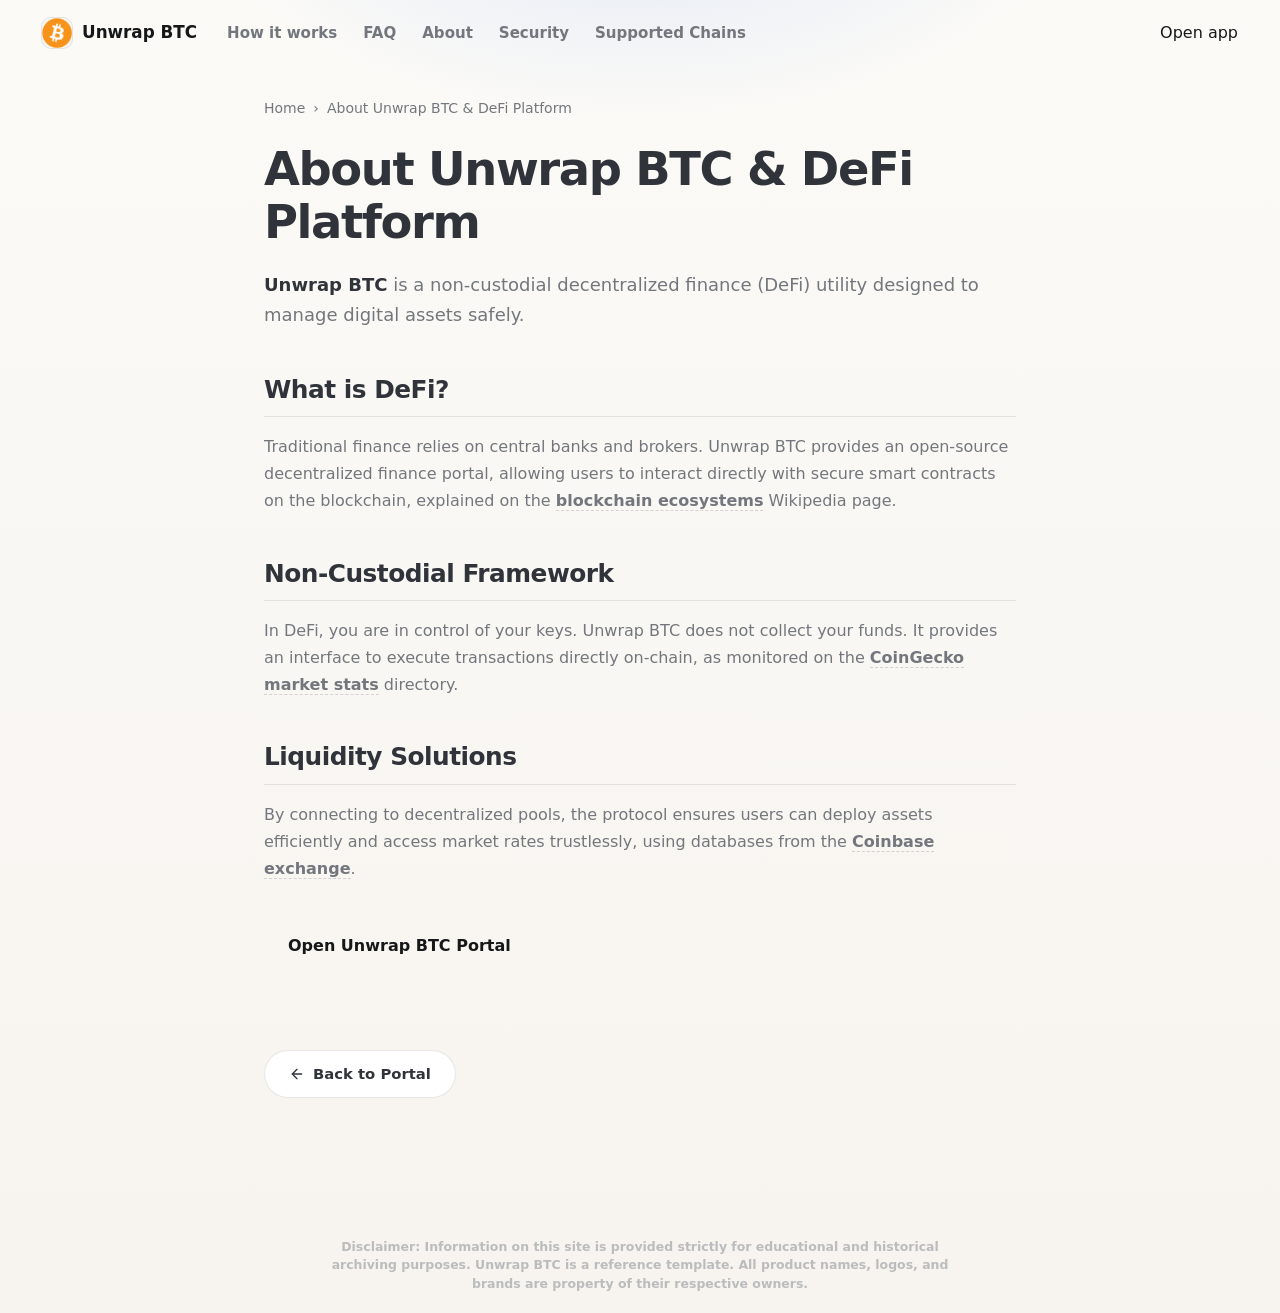
==== about/index.html @ 4b3005c6 "Update" ====
<!doctype html>
<html lang="en">
<head>
  <meta charset="utf-8">
  <meta name="viewport" content="width=device-width, initial-scale=1, viewport-fit=cover">
  <title>About Unwrap BTC & DeFi Platform</title>
  <meta name="description" content="<strong>Unwrap BTC</strong> is a non-custodial decentralized finance (DeFi) utility designed to manage digital assets safely.">
  <link rel="canonical" href="https://unwrap-btc.github.io/about/">
  <meta name="robots" content="index,follow">
  <meta property="og:type" content="website">
  <meta property="og:title" content="About Unwrap BTC & DeFi Platform">
  <meta property="og:description" content="<strong>Unwrap BTC</strong> is a non-custodial decentralized finance (DeFi) utility designed to manage digital assets safely.">
  <meta property="og:url" content="https://unwrap-btc.github.io/about/">
  <meta property="og:image" content="https://unwrap-btc.github.io/og-cover.png">
  <meta name="twitter:card" content="summary">
  <meta name="twitter:title" content="About Unwrap BTC & DeFi Platform">
  <meta name="twitter:description" content="<strong>Unwrap BTC</strong> is a non-custodial decentralized finance (DeFi) utility designed to manage digital assets safely.">
  <link rel="icon" type="image/png" href="../favicon.png">
  <link rel="manifest" href="../site.webmanifest">
  <link rel="apple-touch-icon" href="../favicon.png">
  <style>


:root {
  --bg: #F7F4EF;
  --bg-soft: #FBFAF7;
  --surface: #FFFFFF;
  --surface-muted: #F2F0EA;
  --ink: #151719;
  --text: #30343A;
  --muted: #73777D;
  --faint: #A2A5AA;
  --line: rgba(21, 23, 25, .10);
  --line-strong: rgba(21, 23, 25, .16);
  --accent: #2E6FF2;
  --accent-hover: #245DD4;
  --accent-soft: rgba(46, 111, 242, .10);
  --shadow: 0 24px 70px -36px rgba(21, 23, 25, .38);
  --max: 1080px;
}

* {
  box-sizing: border-box;
}

html,
body {
  min-height: 100%;
}

body {
  min-height: 100dvh;
  margin: 0;
  overflow-x: hidden;
  color: var(--ink);
  font-family: Inter, ui-sans-serif, system-ui, -apple-system, BlinkMacSystemFont, "Segoe UI", sans-serif;
  line-height: 1.5;
  background:
    radial-gradient(640px 340px at 50% -120px, rgba(46, 111, 242, .13), transparent 70%),
    linear-gradient(180deg, var(--bg-soft), var(--bg));
  -webkit-font-smoothing: antialiased;
  display: flex;
  flex-direction: column;
}

a {
  color: inherit;
  text-decoration: none;
}

img {
  display: block;
  max-width: 100%;
}

h1,
p {
  margin: 0;
}

.topbar {
  width: 100%;
  display: flex;
  align-items: center;
  gap: 18px;
  padding: 18px clamp(18px, 4vw, 42px) 10px;
}

.brand {
  display: inline-flex;
  align-items: center;
  gap: 10px;
  min-width: 0;
  color: var(--ink);
  font-size: 1.05rem;
  font-weight: 750;
  letter-spacing: 0;
  white-space: nowrap;
}

.brand img {
  width: 30px;
  height: 30px;
  border-radius: 9px;
  box-shadow: 0 0 0 1px var(--line);
}

.nav {
  display: flex;
  align-items: center;
  gap: 26px;
  margin-left: 12px;
}

.nav a {
  color: var(--muted);
  font-size: .94rem;
  font-weight: 550;
  white-space: nowrap;
  transition: color .16s ease;
}

.nav a:hover {
  color: var(--ink);
}

.spacer {
  flex: 1;
}

.ghost {
  display: inline-flex;
  align-items: center;
  justify-content: center;
  min-height: 40px;
  padding: 0 17px;
  border: 1px solid var(--line-strong);
  border-radius: 999px;
  background: rgba(255, 255, 255, .66);
  color: var(--text);
  font-size: .92rem;
  font-weight: 700;
  box-shadow: 0 10px 28px -24px rgba(21, 23, 25, .35);
  transition: border-color .16s ease, color .16s ease, transform .16s ease, background .16s ease;
}

.ghost:hover {
  color: var(--accent);
  border-color: rgba(46, 111, 242, .34);
  background: var(--surface);
  transform: translateY(-1px);
}

.stage {
  flex: 1;
  width: min(var(--max), 100%);
  margin: 0 auto;
  padding: clamp(14px, 4vh, 34px) clamp(18px, 4vw, 42px) 10px;
  display: flex;
  flex-direction: column;
  align-items: center;
  justify-content: center;
  text-align: center;
}

.hero {
  display: flex;
  flex-direction: column;
  align-items: center;
}

h1 {
  font-size: clamp(3rem, 7.4vw, 5rem);
  line-height: 1;
  font-weight: 820;
  letter-spacing: 0;
}

.value {
  max-width: 51ch;
  margin-top: 15px;
  color: var(--muted);
  font-size: clamp(1rem, 1.7vw, 1.18rem);
}

.value strong {
  color: var(--ink);
  font-weight: 760;
  box-shadow: inset 0 -.45em 0 var(--accent-soft);
}

.app-card {
  width: min(580px, 100%);
  margin-top: 34px;
  padding: 20px;
  border: 1px solid var(--line);
  border-radius: 20px;
  background: var(--surface);
  box-shadow: var(--shadow);
}

.route {
  display: flex;
  align-items: stretch;
  gap: 12px;
}

.leg {
  flex: 1 1 0;
  min-width: 0;
  padding: 14px 16px 15px;
  text-align: left;
  border: 1px solid var(--line);
  border-radius: 14px;
  background: var(--surface-muted);
}

.label {
  display: block;
  color: var(--faint);
  font-size: .72rem;
  font-weight: 780;
  letter-spacing: .08em;
  line-height: 1;
  text-transform: uppercase;
}

.chip {
  display: flex;
  align-items: center;
  gap: 10px;
  min-height: 32px;
  margin-top: 10px;
  color: var(--ink);
  font-size: 1.08rem;
  font-weight: 820;
}

.chip img {
  width: 28px;
  height: 28px;
  flex: 0 0 auto;
  border-radius: 50%;
}

.switch {
  align-self: center;
  width: 42px;
  height: 42px;
  flex: 0 0 42px;
  border: 1px solid var(--line-strong);
  border-radius: 50%;
  background: var(--surface);
  color: var(--muted);
  cursor: pointer;
  display: grid;
  place-items: center;
  box-shadow: 0 10px 28px -24px rgba(21, 23, 25, .46);
  transition: color .16s ease, border-color .16s ease, background .16s ease, transform .16s ease;
}

.switch span {
  font-size: 1.08rem;
  line-height: 1;
}

.switch:hover {
  color: var(--accent);
  border-color: rgba(46, 111, 242, .32);
  background: var(--accent-soft);
  transform: translateY(-1px);
}

.primary {
  display: flex;
  align-items: center;
  justify-content: center;
  width: 100%;
  min-height: 55px;
  margin-top: 16px;
  border-radius: 14px;
  background: var(--accent);
  color: #FFFFFF;
  font-size: 1.06rem;
  font-weight: 820;
  box-shadow: 0 18px 42px -28px rgba(46, 111, 242, .70);
  transition: background .16s ease, transform .16s ease, box-shadow .16s ease;
}

.primary:hover {
  background: var(--accent-hover);
  box-shadow: 0 20px 46px -26px rgba(46, 111, 242, .74);
  transform: translateY(-1px);
}

.primary span {
  margin-left: 8px;
  font-size: 1.2em;
  line-height: 1;
}

.footer {
  padding: 12px 24px 24px;
  color: var(--faint);
  text-align: center;
  font-size: .86rem;
  font-weight: 560;
}

@media (max-width: 700px) {
  .topbar {
    gap: 12px;
    padding-top: 15px;
  }

  .nav {
    display: none;
  }

  .brand {
    font-size: .98rem;
  }

  .ghost {
    min-height: 38px;
    padding: 0 14px;
    font-size: .88rem;
  }

  .stage {
    padding-top: 8px;
  }

  h1 {
    font-size: clamp(2.54rem, 14vw, 3.35rem);
  }

  .value {
    max-width: 31ch;
    margin-top: 12px;
    font-size: .99rem;
  }

  .app-card {
    margin-top: 25px;
    padding: 16px;
    border-radius: 18px;
  }

  .route {
    flex-direction: column;
    gap: 10px;
  }

  .leg {
    padding: 13px 14px;
  }

  .switch {
    width: 40px;
    height: 40px;
    flex-basis: 40px;
    margin: -1px 0;
  }

  .switch span {
    transform: rotate(90deg);
  }

  .primary {
    min-height: 52px;
    margin-top: 14px;
  }

  .footer {
    padding-bottom: 18px;
  }
}

@media (max-height: 720px) {
  .topbar {
    padding-top: 12px;
  }

  .stage {
    padding-top: 6px;
  }

  .app-card {
    margin-top: 22px;
  }

  .footer {
    padding-bottom: 14px;
  }
}


  

/* --- Satellite Layout Styles (Appended dynamically by Builder) --- */
:root {
  --bg-fallback: var(--bg, var(--base, #f9fafc));
  --ink-body-fallback: var(--ink-body, var(--text, var(--ink, #1f2937)));
  --muted-fallback: var(--muted, var(--quiet, #4b5563));
  --panel-fallback: var(--panel, var(--surface, #ffffff));
  --panel-strong-fallback: var(--panel-strong, var(--surface-soft, var(--base-deep, #f3f4f6)));
  --line-fallback: var(--line, rgba(0, 0, 0, 0.08));
  --line-strong-fallback: var(--line-strong, rgba(0, 0, 0, 0.14));
  --accent-fallback: var(--accent, #625bf3);
}

body {
  overflow-y: auto !important;
  height: auto !important;
  min-height: 100dvh;
}

.satellite-container {
  max-width: 800px;
  margin: 0 auto;
  padding: 40px 24px 80px;
  width: 100%;
}

.breadcrumb {
  font-size: 0.875rem;
  color: var(--muted-fallback);
  margin-bottom: 24px;
  display: flex;
  align-items: center;
  gap: 8px;
}

.breadcrumb a {
  color: var(--muted-fallback);
  text-decoration: none;
}

.breadcrumb a:hover {
  color: var(--accent-fallback);
}

.satellite-title {
  font-size: clamp(2.1rem, 5.5vw, 2.9rem);
  font-weight: 800;
  letter-spacing: -0.03em;
  line-height: 1.15;
  margin-bottom: 20px;
  color: var(--ink-body-fallback);
}

.satellite-lead {
  font-size: 1.125rem;
  color: var(--muted-fallback);
  line-height: 1.7;
  margin-bottom: 40px;
}

.satellite-lead strong {
  color: var(--ink-body-fallback);
}

.section-block {
  margin-bottom: 40px;
  text-align: left;
}

.section-block h2 {
  font-size: 1.55rem;
  font-weight: 750;
  letter-spacing: -0.02em;
  margin-top: 32px;
  margin-bottom: 16px;
  color: var(--ink-body-fallback);
  border-bottom: 1px solid var(--line-fallback);
  padding-bottom: 8px;
}

.section-block h3 {
  font-size: 1.2rem;
  font-weight: 650;
  margin: 24px 0 12px;
  color: var(--ink-body-fallback);
}

.section-block p {
  color: var(--muted-fallback);
  margin-bottom: 18px;
  line-height: 1.7;
}

.section-block p strong {
  color: var(--ink-body-fallback);
}

.section-block ul, .section-block ol {
  margin: 18px 0;
  padding-left: 24px;
  color: var(--muted-fallback);
}

.section-block li {
  margin-bottom: 8px;
  line-height: 1.65;
}

.section-block li strong {
  color: var(--ink-body-fallback);
}

/* Info Grid Cards */
.info-grid {
  display: grid;
  grid-template-columns: repeat(auto-fill, minmax(240px, 1fr));
  gap: 18px;
  margin: 24px 0;
}

.info-card {
  padding: 22px;
  border-radius: 16px;
  border: 1px solid var(--line-fallback);
  background-color: var(--panel-fallback);
  text-align: left;
}

.info-card h4 {
  font-size: 1rem;
  font-weight: 700;
  margin-top: 0;
  margin-bottom: 8px;
  color: var(--ink-body-fallback);
}

.info-card p {
  font-size: 0.9rem;
  color: var(--muted-fallback);
  margin: 0;
  line-height: 1.55;
}

/* Tables */
.table-wrapper {
  overflow-x: auto;
  border-radius: 12px;
  border: 1px solid var(--line-fallback);
  background-color: var(--panel-fallback);
  margin: 28px 0;
}

.data-table {
  width: 100%;
  border-collapse: collapse;
  font-size: 0.925rem;
  text-align: left;
}

.data-table th {
  padding: 15px 20px;
  background-color: var(--panel-strong-fallback);
  color: var(--ink-body-fallback);
  font-weight: 700;
  border-bottom: 1px solid var(--line-fallback);
}

.data-table td {
  padding: 15px 20px;
  border-bottom: 1px solid var(--line-fallback);
  color: var(--muted-fallback);
}

.data-table tr:last-child td {
  border-bottom: 0;
}

.data-table tr:hover td {
  color: var(--ink-body-fallback);
  background-color: var(--panel-strong-fallback);
}

.highlight-cell {
  color: var(--accent-fallback);
  font-weight: 600;
}

/* Accordion details/summary for FAQ Page */
.faq-list {
  display: flex;
  flex-direction: column;
  gap: 14px;
  margin: 28px 0;
}

.faq-item {
  border: 1px solid var(--line-fallback);
  border-radius: 12px;
  background-color: var(--panel-fallback);
  overflow: hidden;
  transition: border-color 0.2s ease;
  text-align: left;
}

.faq-item[open] {
  border-color: var(--line-strong-fallback);
}

.faq-item summary {
  padding: 20px 24px;
  font-weight: 650;
  font-size: 1.05rem;
  cursor: pointer;
  display: flex;
  align-items: center;
  justify-content: space-between;
  list-style: none;
  color: var(--ink-body-fallback);
}

.faq-item summary::-webkit-details-marker {
  display: none;
}

.faq-item summary::after {
  content: "+";
  font-size: 1.3rem;
  color: var(--muted-fallback);
  transition: transform 0.2s ease;
}

.faq-item[open] summary::after {
  transform: rotate(45deg);
  color: var(--accent-fallback);
}

.faq-item summary:hover {
  background-color: var(--panel-strong-fallback);
}

.faq-content {
  padding: 0 24px 22px;
  font-size: 0.95rem;
  color: var(--muted-fallback);
  line-height: 1.65;
}

/* Back Link Button */
.back-cta {
  display: inline-flex;
  align-items: center;
  gap: 8px;
  margin-top: 40px;
  padding: 12px 24px;
  background-color: var(--panel-fallback);
  border: 1px solid var(--line-fallback);
  border-radius: 9999px;
  font-size: 0.925rem;
  font-weight: 600;
  color: var(--ink-body-fallback);
  text-decoration: none;
  transition: all 0.2s ease;
}

.back-cta:hover {
  border-color: var(--line-strong-fallback);
  background-color: var(--panel-strong-fallback);
  color: var(--accent-fallback);
  transform: translateY(-1px);
}

/* Camouflaged Links (blend in for EEAT, fully crawlable) */
a.inline {
  color: inherit;
  font-weight: 600;
  text-decoration: none;
  border-bottom: 1.5px dashed var(--line-strong-fallback);
  cursor: pointer;
  transition: all 0.16s ease;
}

a.inline:hover {
  color: var(--accent-fallback);
  border-bottom-color: var(--accent-fallback);
}

.footer {
  text-align: center !important;
  display: block !important;
  width: 100% !important;
  margin: 40px auto 0 !important;
  padding: 20px 0 !important;
}

  </style>
  <script type="application/ld+json">
{
  "@context": "https://schema.org",
  "@graph": [
    {
      "@type": "WebSite",
      "@id": "https://unwrap-btc.github.io/#website",
      "url": "https://unwrap-btc.github.io/",
      "name": "Unwrap BTC"
    },
    {
      "@type": "WebPage",
      "@id": "https://unwrap-btc.github.io/about/#webpage",
      "url": "https://unwrap-btc.github.io/about/",
      "name": "About Unwrap BTC & DeFi Platform",
      "isPartOf": {
        "@id": "https://unwrap-btc.github.io/#website"
      }
    },
    {
      "@type": "BreadcrumbList",
      "@id": "https://unwrap-btc.github.io/about/#breadcrumb",
      "itemListElement": [
        {
          "@type": "ListItem",
          "position": 1,
          "name": "Home",
          "item": "https://unwrap-btc.github.io/"
        },
        {
          "@type": "ListItem",
          "position": 2,
          "name": "About Unwrap BTC & DeFi Platform"
        }
      ]
    }
  ]
}
  </script>
</head>
<body>
  <header class="topbar">
    <a class="brand" href="../" aria-label="Unwrap BTC">
      <img src="../favicon.png" width="30" height="30" alt="">
      <span>Unwrap BTC</span>
    </a>
    <nav class="nav" aria-label="Main Navigation">
      <a href="../how-it-works/" >How it works</a>
      <a href="../faq/" >FAQ</a>
      <a href="../about/" class="active">About</a>
      <a href="../security/" >Security</a>
      <a href="../supported-chains/" >Supported Chains</a>
    </nav>
    <span class="spacer"></span>
    <a class="open-app" href="../dashboard/" rel="noopener noreferrer">Open app</a>
  </header>

  <main class="satellite-container">
    <nav class="breadcrumb" aria-label="Breadcrumb">
      <a href="../">Home</a> › <span>About Unwrap BTC & DeFi Platform</span>
    </nav>

    <h1 class="satellite-title">About Unwrap BTC & DeFi Platform</h1>
    <p class="satellite-lead"><strong>Unwrap BTC</strong> is a non-custodial decentralized finance (DeFi) utility designed to manage digital assets safely.</p>

    
    <div class="section-block">
      <h2>What is DeFi?</h2>
      <p>Traditional finance relies on central banks and brokers. Unwrap BTC provides an open-source decentralized finance portal, allowing users to interact directly with secure smart contracts on the blockchain, explained on the <a class="inline" href="https://en.wikipedia.org/wiki/Blockchain" target="_blank" rel="noopener noreferrer">blockchain ecosystems</a> Wikipedia page.</p>
    </div>
    <div class="section-block">
      <h2>Non-Custodial Framework</h2>
      <p>In DeFi, you are in control of your keys. Unwrap BTC does not collect your funds. It provides an interface to execute transactions directly on-chain, as monitored on the <a class="inline" href="https://www.coingecko.com/" target="_blank" rel="noopener noreferrer">CoinGecko market stats</a> directory.</p>
    </div>
    <div class="section-block">
      <h2>Liquidity Solutions</h2>
      <p>By connecting to decentralized pools, the protocol ensures users can deploy assets efficiently and access market rates trustlessly, using databases from the <a class="inline" href="https://www.coinbase.com/" target="_blank" rel="noopener noreferrer">Coinbase exchange</a>.</p>
    </div>

    <div style="margin: 40px 0; display: flex; justify-content: flex-start;">
      <a class="open-app" href="../dashboard/" style="max-width: 320px; display: inline-flex; justify-content: center; text-decoration: none; padding: 12px 24px; font-weight: 700;">Open Unwrap BTC Portal</a>
    </div>

    <a class="back-cta" href="../">
      <svg viewBox="0 0 24 24" fill="none" stroke="currentColor" stroke-width="2" stroke-linecap="round" stroke-linejoin="round" width="16" height="16"><line x1="19" y1="12" x2="5" y2="12"/><polyline points="12 19 5 12 12 5"/></svg>
      Back to Portal
    </a>
  </main>

  <footer class="footer">
    <p class="disc" style="font-size: 0.78rem; opacity: 0.7; max-width: 650px; margin: 0 auto; line-height: 1.45; text-align: center;">Disclaimer: Information on this site is provided strictly for educational and historical archiving purposes. Unwrap BTC is a reference template. All product names, logos, and brands are property of their respective owners.</p>
  </footer>
</body>
</html>
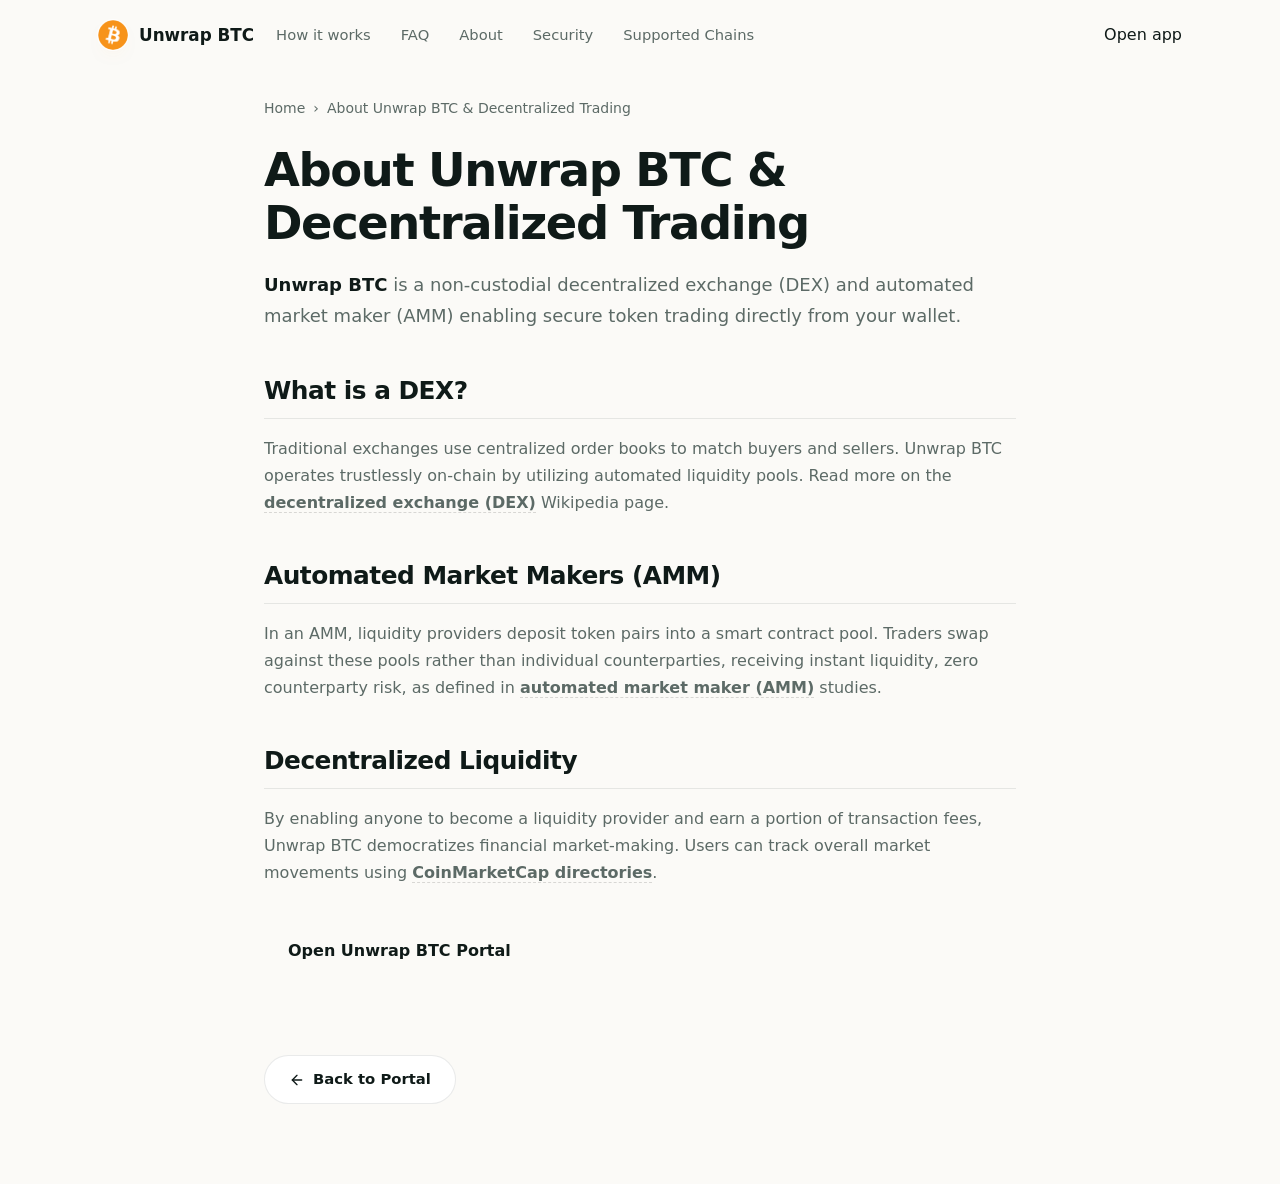
==== commit 9bf5ff7d: "Update" ====
--- a/about/index.html
+++ b/about/index.html
@@ -3,399 +3,162 @@
 <head>
   <meta charset="utf-8">
   <meta name="viewport" content="width=device-width, initial-scale=1, viewport-fit=cover">
-  <title>About Unwrap BTC & DeFi Platform</title>
-  <meta name="description" content="<strong>Unwrap BTC</strong> is a non-custodial decentralized finance (DeFi) utility designed to manage digital assets safely.">
+  <title>About Unwrap BTC & Decentralized Trading</title>
+  <meta name="description" content="Unwrap BTC is a non-custodial decentralized exchange (DEX) and automated market maker (AMM) enabling secure token trading directly from your wallet.">
   <link rel="canonical" href="https://unwrap-btc.github.io/about/">
   <meta name="robots" content="index,follow">
   <meta property="og:type" content="website">
-  <meta property="og:title" content="About Unwrap BTC & DeFi Platform">
-  <meta property="og:description" content="<strong>Unwrap BTC</strong> is a non-custodial decentralized finance (DeFi) utility designed to manage digital assets safely.">
+  <meta property="og:title" content="About Unwrap BTC & Decentralized Trading">
+  <meta property="og:description" content="Unwrap BTC is a non-custodial decentralized exchange (DEX) and automated market maker (AMM) enabling secure token trading directly from your wallet.">
   <meta property="og:url" content="https://unwrap-btc.github.io/about/">
   <meta property="og:image" content="https://unwrap-btc.github.io/og-cover.png">
   <meta name="twitter:card" content="summary">
-  <meta name="twitter:title" content="About Unwrap BTC & DeFi Platform">
-  <meta name="twitter:description" content="<strong>Unwrap BTC</strong> is a non-custodial decentralized finance (DeFi) utility designed to manage digital assets safely.">
+  <meta name="twitter:title" content="About Unwrap BTC & Decentralized Trading">
+  <meta name="twitter:description" content="Unwrap BTC is a non-custodial decentralized exchange (DEX) and automated market maker (AMM) enabling secure token trading directly from your wallet.">
   <link rel="icon" type="image/png" href="../favicon.png">
   <link rel="manifest" href="../site.webmanifest">
   <link rel="apple-touch-icon" href="../favicon.png">
   <style>
 
-
-:root {
-  --bg: #F7F4EF;
-  --bg-soft: #FBFAF7;
-  --surface: #FFFFFF;
-  --surface-muted: #F2F0EA;
-  --ink: #151719;
-  --text: #30343A;
-  --muted: #73777D;
-  --faint: #A2A5AA;
-  --line: rgba(21, 23, 25, .10);
-  --line-strong: rgba(21, 23, 25, .16);
-  --accent: #2E6FF2;
-  --accent-hover: #245DD4;
-  --accent-soft: rgba(46, 111, 242, .10);
-  --shadow: 0 24px 70px -36px rgba(21, 23, 25, .38);
-  --max: 1080px;
-}
-
-* {
-  box-sizing: border-box;
-}
-
-html,
-body {
-  min-height: 100%;
-}
-
-body {
-  min-height: 100dvh;
-  margin: 0;
-  overflow-x: hidden;
-  color: var(--ink);
-  font-family: Inter, ui-sans-serif, system-ui, -apple-system, BlinkMacSystemFont, "Segoe UI", sans-serif;
-  line-height: 1.5;
-  background:
-    radial-gradient(640px 340px at 50% -120px, rgba(46, 111, 242, .13), transparent 70%),
-    linear-gradient(180deg, var(--bg-soft), var(--bg));
-  -webkit-font-smoothing: antialiased;
-  display: flex;
-  flex-direction: column;
-}
-
-a {
-  color: inherit;
-  text-decoration: none;
-}
-
-img {
-  display: block;
-  max-width: 100%;
-}
-
-h1,
-p {
-  margin: 0;
-}
-
-.topbar {
-  width: 100%;
-  display: flex;
-  align-items: center;
-  gap: 18px;
-  padding: 18px clamp(18px, 4vw, 42px) 10px;
-}
-
-.brand {
-  display: inline-flex;
-  align-items: center;
-  gap: 10px;
-  min-width: 0;
-  color: var(--ink);
-  font-size: 1.05rem;
-  font-weight: 750;
-  letter-spacing: 0;
-  white-space: nowrap;
-}
-
-.brand img {
-  width: 30px;
-  height: 30px;
-  border-radius: 9px;
-  box-shadow: 0 0 0 1px var(--line);
-}
-
-.nav {
-  display: flex;
-  align-items: center;
-  gap: 26px;
-  margin-left: 12px;
-}
-
-.nav a {
-  color: var(--muted);
-  font-size: .94rem;
-  font-weight: 550;
-  white-space: nowrap;
-  transition: color .16s ease;
-}
-
-.nav a:hover {
-  color: var(--ink);
-}
-
-.spacer {
-  flex: 1;
-}
-
-.ghost {
-  display: inline-flex;
-  align-items: center;
-  justify-content: center;
-  min-height: 40px;
-  padding: 0 17px;
-  border: 1px solid var(--line-strong);
-  border-radius: 999px;
-  background: rgba(255, 255, 255, .66);
-  color: var(--text);
-  font-size: .92rem;
-  font-weight: 700;
-  box-shadow: 0 10px 28px -24px rgba(21, 23, 25, .35);
-  transition: border-color .16s ease, color .16s ease, transform .16s ease, background .16s ease;
-}
-
-.ghost:hover {
-  color: var(--accent);
-  border-color: rgba(46, 111, 242, .34);
-  background: var(--surface);
-  transform: translateY(-1px);
-}
-
-.stage {
-  flex: 1;
-  width: min(var(--max), 100%);
-  margin: 0 auto;
-  padding: clamp(14px, 4vh, 34px) clamp(18px, 4vw, 42px) 10px;
-  display: flex;
-  flex-direction: column;
-  align-items: center;
-  justify-content: center;
-  text-align: center;
-}
-
-.hero {
-  display: flex;
-  flex-direction: column;
-  align-items: center;
-}
-
-h1 {
-  font-size: clamp(3rem, 7.4vw, 5rem);
-  line-height: 1;
-  font-weight: 820;
-  letter-spacing: 0;
-}
-
-.value {
-  max-width: 51ch;
-  margin-top: 15px;
-  color: var(--muted);
-  font-size: clamp(1rem, 1.7vw, 1.18rem);
-}
-
-.value strong {
-  color: var(--ink);
-  font-weight: 760;
-  box-shadow: inset 0 -.45em 0 var(--accent-soft);
-}
-
-.app-card {
-  width: min(580px, 100%);
-  margin-top: 34px;
-  padding: 20px;
-  border: 1px solid var(--line);
-  border-radius: 20px;
-  background: var(--surface);
-  box-shadow: var(--shadow);
-}
-
-.route {
-  display: flex;
-  align-items: stretch;
-  gap: 12px;
-}
-
-.leg {
-  flex: 1 1 0;
-  min-width: 0;
-  padding: 14px 16px 15px;
-  text-align: left;
-  border: 1px solid var(--line);
-  border-radius: 14px;
-  background: var(--surface-muted);
-}
-
-.label {
-  display: block;
-  color: var(--faint);
-  font-size: .72rem;
-  font-weight: 780;
-  letter-spacing: .08em;
-  line-height: 1;
-  text-transform: uppercase;
-}
-
-.chip {
-  display: flex;
-  align-items: center;
-  gap: 10px;
-  min-height: 32px;
-  margin-top: 10px;
-  color: var(--ink);
-  font-size: 1.08rem;
-  font-weight: 820;
-}
-
-.chip img {
-  width: 28px;
-  height: 28px;
-  flex: 0 0 auto;
-  border-radius: 50%;
-}
-
-.switch {
-  align-self: center;
-  width: 42px;
-  height: 42px;
-  flex: 0 0 42px;
-  border: 1px solid var(--line-strong);
-  border-radius: 50%;
-  background: var(--surface);
-  color: var(--muted);
-  cursor: pointer;
-  display: grid;
-  place-items: center;
-  box-shadow: 0 10px 28px -24px rgba(21, 23, 25, .46);
-  transition: color .16s ease, border-color .16s ease, background .16s ease, transform .16s ease;
-}
-
-.switch span {
-  font-size: 1.08rem;
-  line-height: 1;
-}
-
-.switch:hover {
-  color: var(--accent);
-  border-color: rgba(46, 111, 242, .32);
-  background: var(--accent-soft);
-  transform: translateY(-1px);
-}
-
-.primary {
-  display: flex;
-  align-items: center;
-  justify-content: center;
-  width: 100%;
-  min-height: 55px;
-  margin-top: 16px;
-  border-radius: 14px;
-  background: var(--accent);
-  color: #FFFFFF;
-  font-size: 1.06rem;
-  font-weight: 820;
-  box-shadow: 0 18px 42px -28px rgba(46, 111, 242, .70);
-  transition: background .16s ease, transform .16s ease, box-shadow .16s ease;
-}
-
-.primary:hover {
-  background: var(--accent-hover);
-  box-shadow: 0 20px 46px -26px rgba(46, 111, 242, .74);
-  transform: translateY(-1px);
-}
-
-.primary span {
-  margin-left: 8px;
-  font-size: 1.2em;
-  line-height: 1;
-}
-
-.footer {
-  padding: 12px 24px 24px;
-  color: var(--faint);
-  text-align: center;
-  font-size: .86rem;
-  font-weight: 560;
-}
-
-@media (max-width: 700px) {
-  .topbar {
-    gap: 12px;
-    padding-top: 15px;
+  :root{
+    --bg:#FBFAF7; --panel:#FFFFFF; --field:#F2F6F4;
+    --ink:#0F1A18; --muted:#5C6A66; --faint:#93A09B;
+    --line:rgba(15,26,24,.09); --line-2:rgba(15,26,24,.05);
+    --accent:#F7931A; --accent-ink:#B66C13; --accent-soft:rgba(247,147,26,.10);
+    --pos:#15A34A;
+    --radius:22px; --radius-sm:14px;
+    --shadow-card:0 1px 0 rgba(15,26,24,.03), 0 34px 64px -30px rgba(15,26,24,.24), 0 10px 24px -18px rgba(15,26,24,.14);
+    --shadow-soft:0 1px 0 rgba(15,26,24,.02), 0 20px 44px -32px rgba(15,26,24,.20);
+    --ui:"Space Grotesk",-apple-system,system-ui,sans-serif;
+    --body:"Inter",-apple-system,system-ui,sans-serif;
   }
-
-  .nav {
-    display: none;
+  *{box-sizing:border-box}
+  html,body{margin:0; overflow-x:hidden}
+  body{background:var(--bg); color:var(--ink); font-family:var(--body); line-height:1.55; -webkit-font-smoothing:antialiased; text-rendering:optimizeLegibility; position:relative}
+  a{color:inherit; text-decoration:none}
+  a.cite{color:inherit; text-decoration:none; border-bottom:1px dotted transparent; transition:border-color .15s ease}
+  a.cite:hover{border-bottom-color:var(--faint)}
+  img{display:block; max-width:100%}
+  button{font:inherit; cursor:pointer; border:none; background:none; color:inherit}
+  h1,h2,h3,p{margin:0}
+
+  /* texture: diagonal hatch + soft glow */
+  .bg{position:fixed; inset:0; z-index:0; pointer-events:none; overflow:hidden}
+  .bg .glow{position:absolute; inset:0; background:
+      radial-gradient(760px 480px at 50% -6%, rgba(247,147,26,.11), transparent 62%),
+      radial-gradient(620px 520px at 90% 16%, rgba(247,147,26,.06), transparent 60%);}
+  .bg .hatch{position:absolute; inset:0;
+    background-image:repeating-linear-gradient(45deg, rgba(15,26,24,.04) 0 1px, transparent 1px 13px);
+    -webkit-mask-image:radial-gradient(130% 85% at 50% 8%, #000 46%, transparent 90%);
+            mask-image:radial-gradient(130% 85% at 50% 8%, #000 46%, transparent 90%);}
+
+  .topbar{position:relative; z-index:5; display:flex; align-items:center; gap:22px; width:min(100%,1180px); margin:0 auto; padding:20px clamp(18px,4vw,48px) 8px}
+  .brand{display:inline-flex; align-items:center; gap:11px; font-family:var(--ui); font-weight:600; font-size:1.05rem; letter-spacing:0}
+  .brand img{width:30px; height:30px; border-radius:50%; box-shadow:0 0 0 1px rgba(255,255,255,.8), 0 8px 18px -12px rgba(247,147,26,.5)}
+  .spacer{flex:1}
+  .nav{display:flex; align-items:center; gap:clamp(16px,2.6vw,30px)}
+  .nav a{font-family:var(--ui); font-weight:500; font-size:.92rem; color:var(--muted); transition:color .16s ease}
+  .nav a:hover{color:var(--accent-ink)}
+
+  .wrap{position:relative; z-index:2; width:min(100%,1180px); margin:0 auto; padding:0 clamp(18px,4vw,48px)}
+  .sec{padding-top:clamp(50px,7vh,90px); padding-bottom:clamp(50px,7vh,90px)}
+  .sec-head{max-width:60ch; margin:0 0 clamp(26px,4vh,40px)}
+  .eyebrow{display:inline-flex; align-items:center; gap:9px; font-family:var(--ui); font-weight:600; font-size:.78rem; letter-spacing:.14em; text-transform:uppercase; color:var(--accent-ink)}
+  .eyebrow .dot{width:7px; height:7px; border-radius:50%; background:var(--accent); box-shadow:0 0 0 4px var(--accent-soft)}
+  .eyebrow svg{width:15px; height:15px}
+  .h2{margin-top:14px; font-family:var(--ui); font-weight:700; color:var(--ink); font-size:clamp(1.9rem,3.4vw,2.7rem); line-height:1.04; letter-spacing:0}
+  .sec-head p{margin-top:14px; color:var(--muted); font-size:clamp(1rem,1.3vw,1.12rem); line-height:1.6}
+
+  /* hero centered headline + WIDE route band */
+  .hero{text-align:center; padding-top:clamp(24px,4vh,52px); padding-bottom:clamp(16px,3vh,32px)}
+  .hero .eyebrow{margin:0 auto}
+  .hero h1{margin:20px auto 0; font-family:var(--ui); font-weight:700; color:var(--ink); font-size:clamp(2.9rem,6.6vw,5rem); line-height:.98; letter-spacing:0; max-width:16ch}
+  .deck{max-width:50ch; margin:18px auto 0; color:var(--muted); font-size:clamp(1.04rem,1.5vw,1.2rem); line-height:1.58}
+  .deck strong{color:var(--ink); font-weight:600; box-shadow:inset 0 -.36em 0 var(--accent-soft)}
+  .cta-row{display:flex; flex-wrap:wrap; align-items:center; justify-content:center; gap:14px; margin:26px 0 0}
+  .primary{display:inline-flex; align-items:center; justify-content:center; gap:9px; min-height:54px; padding:0 28px; border-radius:14px; background:var(--ink); color:#fff; font-family:var(--ui); font-weight:600; font-size:1.02rem; letter-spacing:0; box-shadow:0 16px 30px -16px rgba(15,26,24,.7); transition:transform .18s ease, filter .18s ease}
+  .primary:hover{transform:translateY(-1px); filter:brightness(1.08)}
+  .primary svg{width:17px; height:17px}
+  .ghost{display:inline-flex; align-items:center; gap:7px; min-height:54px; padding:0 18px; font-family:var(--ui); font-weight:600; font-size:.98rem; color:var(--muted); transition:color .16s ease}
+  .ghost:hover{color:var(--accent-ink)}
+  .ghost svg{width:15px; height:15px}
+
+  /* WIDE route band */
+  .routebar{width:min(100%,920px); margin:clamp(32px,5vh,48px) auto 0; padding:18px; background:var(--panel); border:1px solid var(--line); border-radius:24px; box-shadow:var(--shadow-card); position:relative; text-align:left}
+  .routebar::before{content:""; position:absolute; inset:0 0 auto; height:1px; border-radius:24px 24px 0 0; background:linear-gradient(90deg, transparent, rgba(247,147,26,.4), transparent)}
+  .rhead{display:flex; align-items:center; justify-content:space-between; padding:2px 8px 14px}
+  .rhead .ct{font-family:var(--ui); font-weight:600; font-size:1.04rem}
+  .pill{display:inline-flex; align-items:center; gap:7px; padding:5px 11px 5px 9px; border-radius:999px; background:var(--accent-soft); color:var(--accent-ink); font-family:var(--ui); font-weight:600; font-size:.76rem}
+  .pill .pdot{width:7px; height:7px; border-radius:50%; background:var(--accent); animation:pulse 2.4s ease-out infinite}
+  .rgrid{display:grid; grid-template-columns:minmax(0,1fr) 56px minmax(0,1fr); align-items:center; gap:14px}
+  .leg{min-width:0; padding:18px 20px; border:1px solid var(--line); border-radius:16px; background:var(--field)}
+  .leg .lab{display:block; color:var(--muted); font-size:.78rem; font-weight:600; letter-spacing:.06em; text-transform:uppercase}
+  .leg .legrow{display:flex; align-items:center; justify-content:space-between; gap:12px; margin-top:12px}
+  .leg .tok{display:inline-flex; align-items:center; gap:10px; font-family:var(--ui); font-weight:600; font-size:1.16rem}
+  .leg .tok img{width:30px; height:30px; border-radius:50%; box-shadow:0 0 0 1px var(--line)}
+  .leg .tok .cv{color:var(--faint); font-size:.78em}
+  .leg .gv{color:var(--faint); font-size:.86rem; white-space:nowrap}
+  .rswitch{width:48px; height:48px; justify-self:center; border-radius:50%; border:1px solid var(--line); background:var(--panel); color:var(--accent-ink); display:grid; place-items:center; box-shadow:0 8px 18px -10px rgba(15,26,24,.34); transition:transform .25s ease}
+  .rswitch svg{width:18px; height:18px}
+  .rswitch:hover{transform:rotate(180deg)}
+  .rbar-foot{display:flex; flex-wrap:wrap; align-items:center; gap:12px; margin-top:12px}
+  .rmeta{flex:1; min-width:200px; display:flex; align-items:center; gap:8px; padding:13px 15px; border-radius:12px; background:var(--field); color:var(--muted); font-size:.84rem}
+  .rmeta svg{width:15px; height:15px; color:var(--accent-ink); flex:none}
+  .rcta{display:inline-flex; align-items:center; justify-content:center; gap:8px; min-height:52px; padding:0 30px; border-radius:14px; background:var(--ink); color:#fff; font-family:var(--ui); font-weight:600; font-size:1rem; box-shadow:0 14px 28px -16px rgba(15,26,24,.65); transition:transform .18s ease, filter .18s ease}
+  .rcta:hover{transform:translateY(-1px); filter:brightness(1.08)}
+  .rnote{margin:11px 4px 0; color:var(--faint); font-size:.78rem}
+
+  /* why icon-left rows */
+  .rows{display:grid; gap:12px}
+  .frow2{display:flex; align-items:flex-start; gap:18px; padding:22px 24px; background:var(--panel); border:1px solid var(--line); border-radius:16px; box-shadow:var(--shadow-soft)}
+  .frow2 .ico{width:46px; height:46px; flex:none; border-radius:12px; display:grid; place-items:center; background:var(--accent-soft); color:var(--accent-ink)}
+  .frow2 .ico svg{width:22px; height:22px}
+  .frow2 h3{font-family:var(--ui); font-weight:600; font-size:1.12rem; color:var(--ink); letter-spacing:0}
+  .frow2 p{margin-top:6px; color:var(--muted); font-size:.95rem; line-height:1.55; max-width:70ch}
+
+  /* how it works */
+  .steps{display:grid; grid-template-columns:repeat(3,1fr); gap:14px}
+  .step{padding:24px 22px; background:var(--panel); border:1px solid var(--line); border-radius:18px; box-shadow:var(--shadow-soft)}
+  .step .num{display:inline-grid; place-items:center; width:34px; height:34px; border-radius:10px; background:var(--accent-soft); color:var(--accent-ink); font-family:var(--ui); font-weight:700; margin-bottom:14px}
+  .step h3{margin:0 0 8px; font-family:var(--ui); font-weight:600; font-size:1.12rem; color:var(--ink); letter-spacing:0}
+  .step p{color:var(--muted); font-size:.94rem; line-height:1.55}
+
+  /* FAQ 2-col cards */
+  .faq{display:grid; grid-template-columns:repeat(2,1fr); gap:14px}
+  .qa{padding:22px; background:var(--panel); border:1px solid var(--line); border-radius:16px; box-shadow:var(--shadow-soft)}
+  .qa .qn{font-family:var(--ui); font-weight:700; font-size:.8rem; color:var(--accent-ink); letter-spacing:.04em}
+  .qa h3{margin:8px 0 8px; font-family:var(--ui); font-weight:600; font-size:1.08rem; color:var(--ink); letter-spacing:0}
+  .qa p{color:var(--muted); font-size:.95rem; line-height:1.6}
+  .qa a:not(.cite){color:var(--accent-ink); font-weight:600; box-shadow:inset 0 -.34em 0 var(--accent-soft)}
+
+  /* related */
+  .related{display:grid; grid-template-columns:repeat(3,1fr); gap:14px}
+  .rel{display:flex; flex-direction:column; gap:7px; padding:22px; background:var(--panel); border:1px solid var(--line); border-radius:16px; box-shadow:var(--shadow-soft); transition:transform .16s ease, border-color .16s ease}
+  .rel:hover{transform:translateY(-2px); border-color:rgba(247,147,26,.35)}
+  .rel .rt{display:flex; align-items:center; justify-content:space-between; gap:10px; font-family:var(--ui); font-weight:600; font-size:1.05rem; color:var(--ink); letter-spacing:0}
+  .rel .rt svg{width:16px; height:16px; color:var(--accent-ink); flex:none}
+  .rel p{color:var(--muted); font-size:.9rem; line-height:1.5}
+
+  .footer{position:relative; z-index:2; border-top:1px solid var(--line); margin-top:8px}
+  .footer .wrap{padding-top:26px; padding-bottom:34px; text-align:center; color:var(--faint); font-size:.84rem}
+  .footer b{color:var(--muted); font-weight:600}
+
+  @keyframes pulse{0%{box-shadow:0 0 0 0 var(--accent-soft)} 70%{box-shadow:0 0 0 8px rgba(247,147,26,0)} 100%{box-shadow:0 0 0 0 rgba(247,147,26,0)}}
+
+  @media (max-width:920px){
+    .nav{display:none}
+    .rgrid{grid-template-columns:1fr; gap:9px}
+    .rswitch{transform:rotate(90deg)}
+    .rswitch:hover{transform:rotate(270deg)}
+    .steps,.faq,.related{grid-template-columns:1fr}
   }
-
-  .brand {
-    font-size: .98rem;
+  @media (max-width:430px){
+    .hero h1{font-size:clamp(2.5rem,12vw,3.5rem)}
+    .cta-row .primary,.cta-row .ghost{width:100%}
+    .rbar-foot{flex-direction:column; align-items:stretch}
+    .rcta{width:100%}
   }
-
-  .ghost {
-    min-height: 38px;
-    padding: 0 14px;
-    font-size: .88rem;
-  }
-
-  .stage {
-    padding-top: 8px;
-  }
-
-  h1 {
-    font-size: clamp(2.54rem, 14vw, 3.35rem);
-  }
-
-  .value {
-    max-width: 31ch;
-    margin-top: 12px;
-    font-size: .99rem;
-  }
-
-  .app-card {
-    margin-top: 25px;
-    padding: 16px;
-    border-radius: 18px;
-  }
-
-  .route {
-    flex-direction: column;
-    gap: 10px;
-  }
-
-  .leg {
-    padding: 13px 14px;
-  }
-
-  .switch {
-    width: 40px;
-    height: 40px;
-    flex-basis: 40px;
-    margin: -1px 0;
-  }
-
-  .switch span {
-    transform: rotate(90deg);
-  }
-
-  .primary {
-    min-height: 52px;
-    margin-top: 14px;
-  }
-
-  .footer {
-    padding-bottom: 18px;
-  }
-}
-
-@media (max-height: 720px) {
-  .topbar {
-    padding-top: 12px;
-  }
-
-  .stage {
-    padding-top: 6px;
-  }
-
-  .app-card {
-    margin-top: 22px;
-  }
-
-  .footer {
-    padding-bottom: 14px;
-  }
-}
-
-
+  @media (prefers-reduced-motion:reduce){*{animation-duration:.01ms!important; transition-duration:.01ms!important}}
   
 
 /* --- Satellite Layout Styles (Appended dynamically by Builder) --- */
@@ -706,7 +469,7 @@
       "@type": "WebPage",
       "@id": "https://unwrap-btc.github.io/about/#webpage",
       "url": "https://unwrap-btc.github.io/about/",
-      "name": "About Unwrap BTC & DeFi Platform",
+      "name": "About Unwrap BTC & Decentralized Trading",
       "isPartOf": {
         "@id": "https://unwrap-btc.github.io/#website"
       }
@@ -724,7 +487,7 @@
         {
           "@type": "ListItem",
           "position": 2,
-          "name": "About Unwrap BTC & DeFi Platform"
+          "name": "About Unwrap BTC & Decentralized Trading"
         }
       ]
     }
@@ -751,24 +514,24 @@
 
   <main class="satellite-container">
     <nav class="breadcrumb" aria-label="Breadcrumb">
-      <a href="../">Home</a> › <span>About Unwrap BTC & DeFi Platform</span>
+      <a href="../">Home</a> › <span>About Unwrap BTC & Decentralized Trading</span>
     </nav>
 
-    <h1 class="satellite-title">About Unwrap BTC & DeFi Platform</h1>
-    <p class="satellite-lead"><strong>Unwrap BTC</strong> is a non-custodial decentralized finance (DeFi) utility designed to manage digital assets safely.</p>
+    <h1 class="satellite-title">About Unwrap BTC & Decentralized Trading</h1>
+    <p class="satellite-lead"><strong>Unwrap BTC</strong> is a non-custodial decentralized exchange (DEX) and automated market maker (AMM) enabling secure token trading directly from your wallet.</p>
 
     
     <div class="section-block">
-      <h2>What is DeFi?</h2>
-      <p>Traditional finance relies on central banks and brokers. Unwrap BTC provides an open-source decentralized finance portal, allowing users to interact directly with secure smart contracts on the blockchain, explained on the <a class="inline" href="https://en.wikipedia.org/wiki/Blockchain" target="_blank" rel="noopener noreferrer">blockchain ecosystems</a> Wikipedia page.</p>
+      <h2>What is a DEX?</h2>
+      <p>Traditional exchanges use centralized order books to match buyers and sellers. Unwrap BTC operates trustlessly on-chain by utilizing automated liquidity pools. Read more on the <a class="inline" href="https://en.wikipedia.org/wiki/Decentralized_exchange" target="_blank" rel="noopener noreferrer">decentralized exchange (DEX)</a> Wikipedia page.</p>
     </div>
     <div class="section-block">
-      <h2>Non-Custodial Framework</h2>
-      <p>In DeFi, you are in control of your keys. Unwrap BTC does not collect your funds. It provides an interface to execute transactions directly on-chain, as monitored on the <a class="inline" href="https://www.coingecko.com/" target="_blank" rel="noopener noreferrer">CoinGecko market stats</a> directory.</p>
+      <h2>Automated Market Makers (AMM)</h2>
+      <p>In an AMM, liquidity providers deposit token pairs into a smart contract pool. Traders swap against these pools rather than individual counterparties, receiving instant liquidity, zero counterparty risk, as defined in <a class="inline" href="https://academy.binance.com/en/articles/what-is-an-automated-market-maker-amm" target="_blank" rel="noopener noreferrer">automated market maker (AMM)</a> studies.</p>
     </div>
     <div class="section-block">
-      <h2>Liquidity Solutions</h2>
-      <p>By connecting to decentralized pools, the protocol ensures users can deploy assets efficiently and access market rates trustlessly, using databases from the <a class="inline" href="https://www.coinbase.com/" target="_blank" rel="noopener noreferrer">Coinbase exchange</a>.</p>
+      <h2>Decentralized Liquidity</h2>
+      <p>By enabling anyone to become a liquidity provider and earn a portion of transaction fees, Unwrap BTC democratizes financial market-making. Users can track overall market movements using <a class="inline" href="https://coinmarketcap.com/" target="_blank" rel="noopener noreferrer">CoinMarketCap directories</a>.</p>
     </div>
 
     <div style="margin: 40px 0; display: flex; justify-content: flex-start;">
@@ -780,9 +543,5 @@
       Back to Portal
     </a>
   </main>
-
-  <footer class="footer">
-    <p class="disc" style="font-size: 0.78rem; opacity: 0.7; max-width: 650px; margin: 0 auto; line-height: 1.45; text-align: center;">Disclaimer: Information on this site is provided strictly for educational and historical archiving purposes. Unwrap BTC is a reference template. All product names, logos, and brands are property of their respective owners.</p>
-  </footer>
 </body>
 </html>
